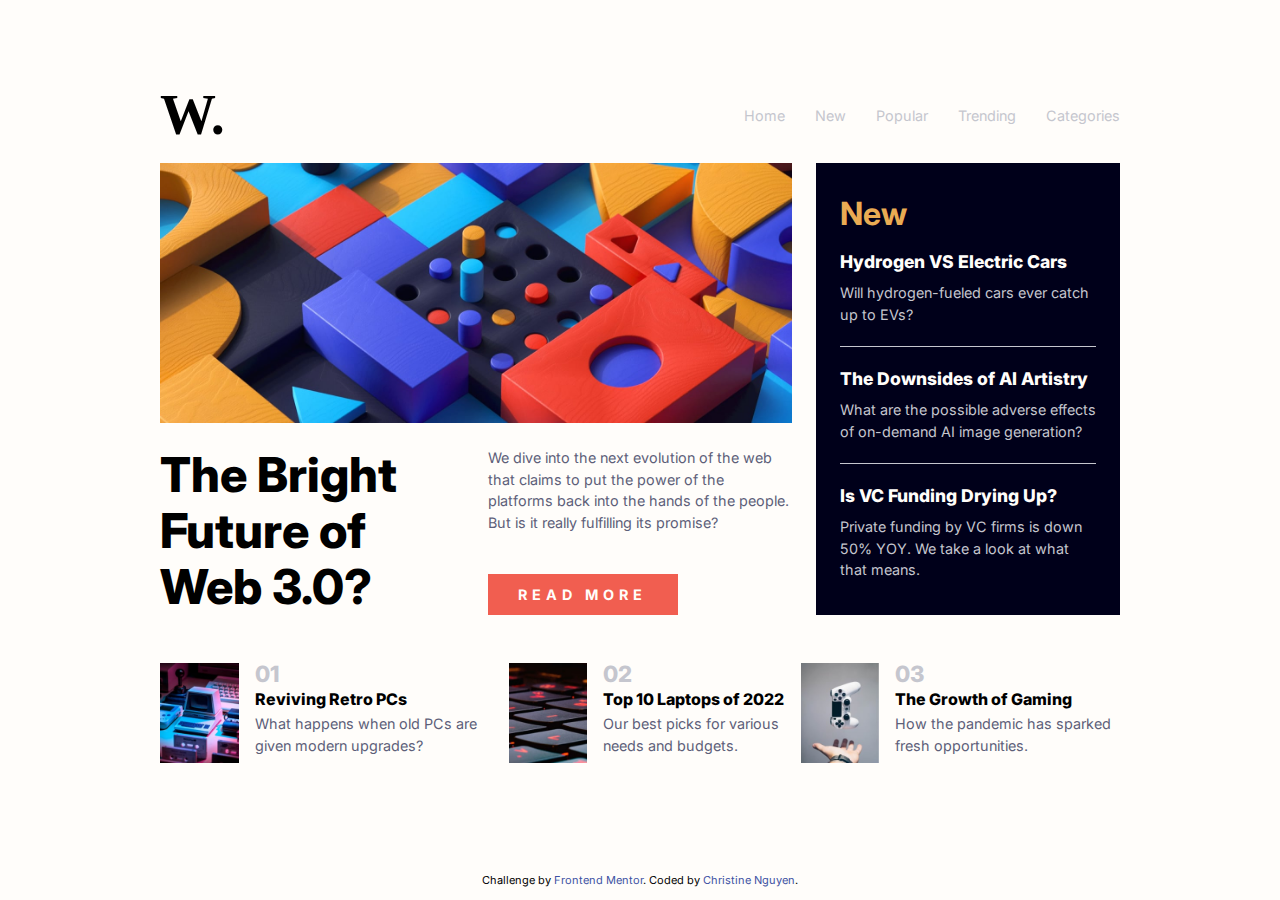
==== index.html @ 7dd25f20 "created media query for tablet size" ====
<!DOCTYPE html>
<html lang="en">

<head>
  <meta charset="UTF-8">
  <meta name="viewport" content="width=device-width, initial-scale=1.0"> <!-- displays site properly based on user's device -->
  <link rel="icon" type="image/png" sizes="32x32" href="./assets/images/favicon-32x32.png">
  <link href='index.css' rel='stylesheet'>

  <!-- custom Google font 
  convert available fonts to web friendly, optimised format
  -->
  <link rel="preconnect" href="https://fonts.googleapis.com">
  <link rel="preconnect" href="https://fonts.gstatic.com" crossorigin>
  <link href="https://fonts.googleapis.com/css2?family=Inter:wght@400;700;800&display=swap" rel="stylesheet">


  <title>Frontend Mentor | News homepage</title>
</head>

<body>

  <div class="content">
    <nav>
      <a class="home" href="">
        <h1>W.
        </h1>
      </a>
      <ul>
        <a href=""><li>Home
        </li></a>
        <a href=""><li>New
        </li></a>
        <a href=""><li>Popular
        </li></a>
        <a href=""><li>Trending
        </li></a>
        <a href=""><li>Categories
        </li></a>
      </ul>
    </nav>
  
    <main>
      <img src="./assets/images/image-web-3-desktop.jpg" alt="" width="" height="">
    </main>

    <h2 class="main-title">
        The Bright Future of Web 3.0?
    </h2>
    <div class="main-summary">
        <p>
            We dive into the next evolution of the web that claims to put the power of the platforms back into the hands of the people. But is it really fulfilling its promise?
        </p>
        <a href="">
            <button type="button">READ MORE
           </button>
        </a>
    </div>
    
    <section class="new">
          <h3>
            New
          </h3>
          <a href="">
            <article> 
              <h4>
                Hydrogen VS Electric Cars
              </h4>
              <p>
                Will hydrogen-fueled cars ever catch up to EVs?
              </p>
            </article>
          </a>
          <div class="border-bottom"></div>
          <a href="">
            <article>
              <h4>
                The Downsides of AI Artistry
              </h4>
              <p>
                What are the possible adverse effects of on-demand AI image generation?
              </p>
            </article>
          </a>
          <div class="border-bottom"></div>
          <a href="">
            <article>
              <h4>
                Is VC Funding Drying Up?
              </h4>
              <p>
                Private funding by VC firms is down 50% YOY. We take a look at what that means.
              </p>
            </article>
          </a>
    </section>
  
<section class="other">
    <a href="">
        <article class="other-1">
          <img src="./assets/images/image-retro-pcs.jpg" alt="" width="" height="">
          <div class="other-summary">
            <h5>
              01
            </h5>
            <h6>
              Reviving Retro PCs
            </h6>
            <p>
              What happens when old PCs are given modern upgrades?
            </p>
          </div>  
        </article>
    </a> 

    <a href="">
        <article class="other-2">
          <img src="./assets/images/image-top-laptops.jpg" alt="" width="" height="">
          <div class="other-summary">
            <h5>
              02
            </h5>
            <h6>
              Top 10 Laptops of 2022
            </h6>
            <p>
              Our best picks for various needs and budgets.
            </p>
          </div>  
        </article>
    </a> 
  
    <a href="">
        <article class="other-3">
          <img src="./assets/images/image-gaming-growth.jpg" alt="" width="" height="">
          <div class="other-summary">
            <h5>
              03
            </h5>
            <h6>
              The Growth of Gaming
            </h6>
            <p>
              How the pandemic has sparked fresh opportunities.
            </p>
          </div>
        </article>
    </a>  
</section>

  </div>

  <aside>
    Challenge by <a href="https://www.frontendmentor.io?ref=challenge" target="_blank">Frontend Mentor</a>. 
    Coded by <a href="#">Christine Nguyen</a>.
  </aside>
  
</body>

<!--
-->

</html>
---- index.css ----
/*---------------------------------------------------------------
------------------------ DEBUGGING --------------------------
-----------------------------------------------------------------

body { 
    background: red;
}

.content {
    border: 1px solid red;
}

nav {
    background: rgb(248, 198, 104);
}

nav ul {
    background: chartreuse;
}

nav ul a li {
    border: 1px solid salmon;
}

nav ul a {
    background: blue;
}

main { 
    background: yellow;
}

section {
    background: teal;
}

article {
    background: rgb(106, 175, 202);
}

h2 {
    background: salmon;
}
*/

/*---------------------------------------------------------------
------------------------ GLOBAL STYLES --------------------------
-----------------------------------------------------------------*/

/* borrowed off Josh Comeau */

*, *::before, *::after {
    box-sizing: border-box;
}

* {
    margin: 0;
    padding: 0;
}
  
html {
    height: 100%;
}
  
body {
    line-height: 1.5;
    -webkit-font-smoothing: antialiased;
    font-size: 0.9rem;
}
  
img, picture, video, canvas, svg {
    display: block;
    max-width: 100%;
}
  
input, button, textarea, select {
    font: inherit;
}

p, h1, h2, h3, h4, h5, h6 {
    overflow-wrap: break-word;
}

#root, #__next {
    isolation: isolate;
}

/* other suggested global styles from Codecademy full stack pathway */

html {
    font-size: 100%; 
}

/* my own defaults */

a {
    text-decoration: none; /* get rid of link underlines */
}

/*---------------------------------------------------------------
------------------------ MOBILE STYLE --------------------------
----------------------------------------------------------------- */

body {
    font-family: 'Inter', /* find another font fall-back before sans serif */ sans-serif;
    display: flex;
    flex-direction: column;
    justify-content: center;
    align-items: center;
    /* initially had place content which only works if the value of both justify-content and align-content are center */
    background-color: hsl(36, 100%, 99%);
    min-height: 100%;
}

.content {
    display: grid;
    grid-auto-flow: row;
    gap: 24px;
    padding: 24px 0;
    margin: auto 24px;
    height: fit-content;
}

nav ul { /* hide navigation menu for mobile */
    display: none;
}

h1:hover,
nav a li:hover {
    color: hsl(5, 85%, 63%);
}

h1 { /* semantically i think this is the most important in website as the logo */
    font-family: serif;
    font-size: 3rem;
    line-height: 3rem;
    color: black;
}

h2 { /* even though main content heading is larger than h1, semantically less important imho */
    font-size: 3rem;
    line-height: 3.5rem;
    font-weight: 800;
}

h3 { /* applied to "new" section heading */
    font-size: 2rem;
    line-height: 2rem;
    color: hsl(35, 77%, 62%);
}

h4 { /* new section article headings */
    font-size: 1.1rem;
    line-height: 1.5rem;
    padding-bottom: 0.5rem;
    font-weight: 800;
    color: hsl(36, 100%, 99%);
}

h5 { /* other section numbers ? unsure if these have semantic meaning */ 
    font-size: 1.4rem;
    line-height: 1.4rem;
    font-weight: 800; /* ? need to double check this weight */
    color: hsl(233, 8%, 79%);
}

h6 { /* other section headings */
    font-size: 1rem;
    font-weight: 800; /* ? need to double check this weight */
    color: black;
}

p {
    color: hsl(236, 13%, 42%);
}

button {
    color: hsl(36, 100%, 99%);
    letter-spacing: 5px;
    font-weight: 700;
    background-color: hsl(5, 85%, 63%);
    border: none;
    padding: 10px 10%;
    margin-top: 24px;
    cursor: pointer;
}

a button:hover {
    background: hsl(240, 100%, 5%);
}

.main-content {
    margin: 24px 0px;
}

main img { 
    height: calc(100vw - 48px); /* ? not sure if specifying dimension is ok, how to make height same as width of mobile screen */
    /* how to swap out images in html doc? unless i use image as background in css? */
    object-fit: cover;
}

main p {
    padding: 1rem 0px;
}

section.new {
    background: hsl(240, 100%, 5%);
    padding: 24px;
    display: flex;
    flex-direction: column;
    justify-content: space-around;
}

section.new a article:hover h4 { /* targeting titles of section "new" when we hover over the entire article block */
    color: hsl(35, 77%, 62%);
}

section.new p {
    color: hsl(233, 8%, 79%);
}

section.new .border-bottom {
    border-bottom: 1px solid hsl(233, 8%, 79%);
    padding-top: 24px;
    margin-bottom: 24px;
}

section.other article { /* applies flex within the link block to get img, title and desc sitting side by side */
    padding: 12px 0px;
    margin: 12px 0px;
}

article.other-1, 
article.other-2,
article.other-3 {
  display: flex;
  flex-direction: row;  
  max-height: 105px;
  text-overflow: ellipsis ellipsis;
  overflow: hidden;
  white-space: normal;
}

.other-summary {
    display: flex;
    flex-direction: column;
    justify-content: space-between;  
}

a article:hover .other-summary h6 { /* targeting titles of section "new" when we hover over the entire article block */
    color:hsl(5, 85%, 63%);
}

img {
    height: 100px;
    object-fit: cover;
}

.other-summary {
    margin-left: 16px;
}

aside { 
    font-size: 11px; 
    text-align: center; 
    padding-bottom: 12px;
}

aside a { 
    color: hsl(228, 45%, 44%); 
}

/*---------------------------------------------------------------
------------------------ TABLET --------------------------
-----------------------------------------------------------------*/

@media (min-width: 520px) {
    
    .content {
        grid-template-columns: 1fr 1fr;
    } 

    nav {
        grid-column: 1 / -1;
        grid-row: 1 / 2;
        display: flex;
        flex-direction: row;
        justify-content: space-between;
    }

    nav ul {
        display: flex;
        align-items: center;
        list-style: none;        
        font-size: 0.9rem;
        margin-right: -10px; /* get last item in list to align with end of  "new" section */
    }

    nav ul a li {
        padding: 0 10px;
        color: hsl(233, 8%, 79%);
        margin-left: 10px;
    }

    nav ul:last-child {
        padding-right: 0px;
    }

    main {
        grid-column: 1 / -1;
        grid-row: 2 / 3;
    }

    main img {
        height: 100%;
    }

    .main-summary {
        display: flex;
        flex-direction: column;
        justify-content: space-between;
    }

    section.other {
        display: flex;
        flex: 1 0 350px;
        flex-direction: column;
    }

    section.other article {
        padding-top: 0px;
        margin-top: 0px;
    }

}

/*---------------------------------------------------------------
------------------------ DESKTOP --------------------------
-----------------------------------------------------------------*/

@media (min-width: 900px) {

    .content {
        grid-template-columns: 1fr 1fr 1fr;
        max-width: 75%;
    }

    h1 {
        font-size: 3.5rem;
    }

    h2 {
        padding-right: 20px;
    }

    main {
        grid-column: 1 / 3;
        grid-row: 2 / 4;
    }

    main img {
        grid-column: 1 / 3;
        grid-row: 2 / 3;
        height: 100%;
    }

    .main-title {
        grid-column: 1 / 2;
        grid-row: 4 / 5;
        line-height: 3.5rem;
    }

    .main-summary {
        grid-column: 2 / 3;
        grid-row: 4 / 5;
    }

    section.new {
        grid-column: 3 / 4;
        grid-row: 2 / 5;
    }

    section.new .border-bottom {
        border-bottom: 1px solid hsl(233, 8%, 79%);
        padding-top: 0px;
        margin-bottom: 0px;
    }

    
    section.other {
        padding-top: 24px;
        grid-column: 1 / -1;
        grid-row: 5 / 6;
        display: flex;
        flex-direction: row;
    }

/*
    article.other-1 {
        grid-column: 1 / 2;
        grid-row: 5 / 6;
    }

    article.other-2 {
        grid-column: 2 / 3;
        grid-row: 5 / 6;
    }

    article.other-3 {
        grid-column: 3 / 4;
        grid-row: 5 / 6;
    }

*/

    aside {
        grid-column: 1 / 4;
        grid-row: 6 / 7;
    }

}
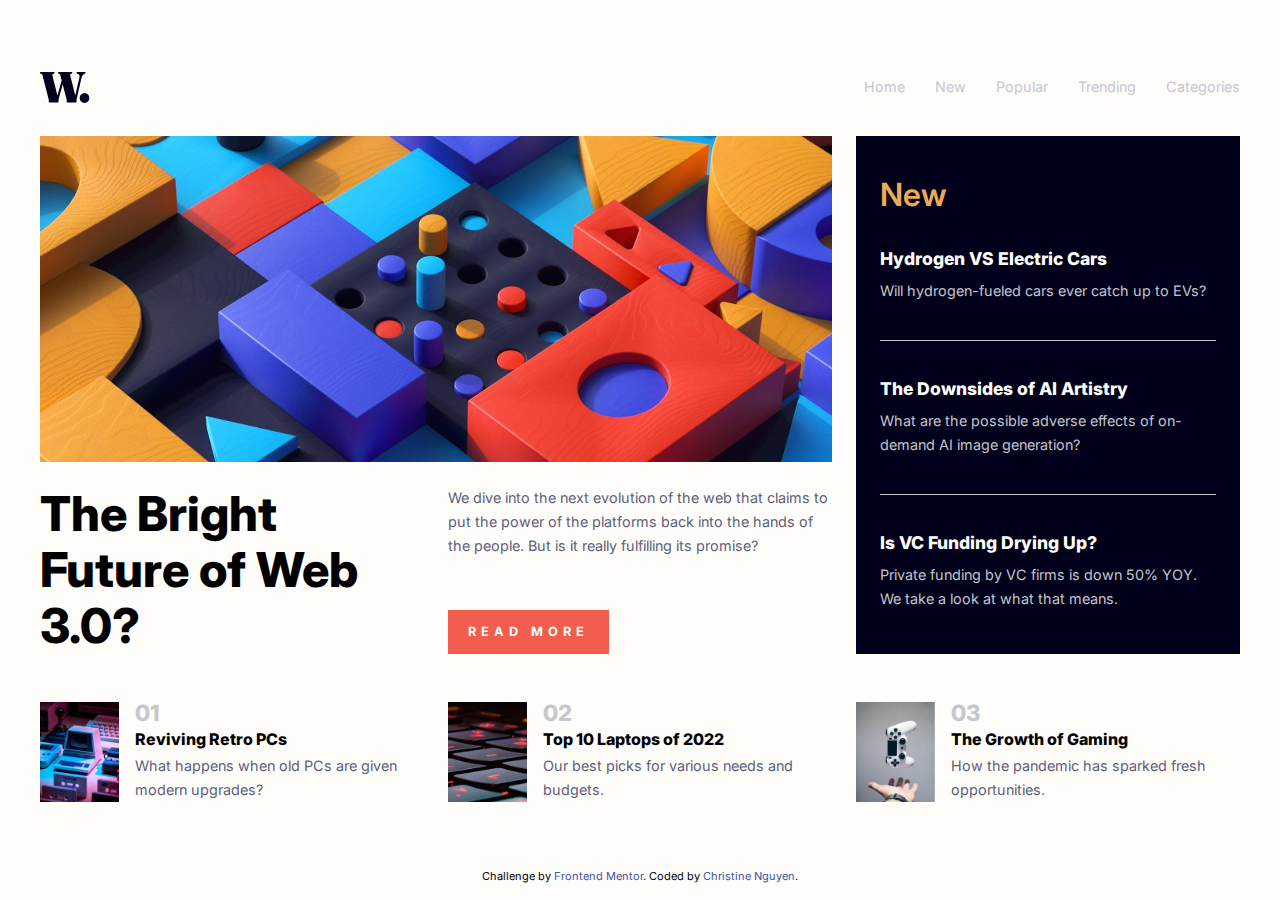
==== commit bd9c9b7e: "responsive updates" ====
--- a/index.html
+++ b/index.html
@@ -23,8 +23,9 @@
   <div class="content">
     <nav>
       <a class="home" href="">
-        <h1>W.
-        </h1>
+        <img class="logo" src="./assets/images/logo.svg" alt="" width="" height="" />
+        <!--<h1>W.
+        </h1>-->
       </a>
       <ul>
         <a href=""><li>Home
@@ -39,23 +40,31 @@
         </li></a>
       </ul>
     </nav>
-  
+
     <main>
-      <img src="./assets/images/image-web-3-desktop.jpg" alt="" width="" height="">
+      <!--
+              <img 
+        srcset="./assets/images/image-web-3-desktop.jpg 686w, ./assets/images/image-web-3-desktop.jpg 1460w"
+        sizes ="(max-width: 520px) 520px, 900px" 
+        src="./assets/images/image-web-3-mobile.jpg" 
+        alt="filler text" />
+              -->
+      <picture>
+        <source media="(max-width: 520px)" srcset="./assets/images/image-web-3-mobile.jpg" />
+        <source media="(min-width: 520px)" srcset="./assets/images/image-web-3-desktop.jpg" />
+        <img src="./assets/images/image-web-3-desktop.jpg" alt="filler text" />
+      </picture>
+      <h2> 
+        The Bright Future of Web 3.0?
+      </h2>
+      <div class="main-summary">
+          <p>
+              We dive into the next evolution of the web that claims to put the power of the platforms back into the hands of the people. But is it really fulfilling its promise?
+          </p>
+          <button type="button"><a href="">READ MORE
+          </a></button>
+      </div>
     </main>
-
-    <h2 class="main-title">
-        The Bright Future of Web 3.0?
-    </h2>
-    <div class="main-summary">
-        <p>
-            We dive into the next evolution of the web that claims to put the power of the platforms back into the hands of the people. But is it really fulfilling its promise?
-        </p>
-        <a href="">
-            <button type="button">READ MORE
-           </button>
-        </a>
-    </div>
     
     <section class="new">
           <h3>
@@ -94,60 +103,61 @@
             </article>
           </a>
     </section>
-  
-<section class="other">
-    <a href="">
-        <article class="other-1">
-          <img src="./assets/images/image-retro-pcs.jpg" alt="" width="" height="">
-          <div class="other-summary">
-            <h5>
-              01
-            </h5>
-            <h6>
-              Reviving Retro PCs
-            </h6>
-            <p>
-              What happens when old PCs are given modern upgrades?
-            </p>
-          </div>  
-        </article>
-    </a> 
 
-    <a href="">
-        <article class="other-2">
-          <img src="./assets/images/image-top-laptops.jpg" alt="" width="" height="">
-          <div class="other-summary">
-            <h5>
-              02
-            </h5>
-            <h6>
-              Top 10 Laptops of 2022
-            </h6>
-            <p>
-              Our best picks for various needs and budgets.
-            </p>
-          </div>  
-        </article>
-    </a> 
-  
-    <a href="">
-        <article class="other-3">
-          <img src="./assets/images/image-gaming-growth.jpg" alt="" width="" height="">
-          <div class="other-summary">
-            <h5>
-              03
-            </h5>
-            <h6>
-              The Growth of Gaming
-            </h6>
-            <p>
-              How the pandemic has sparked fresh opportunities.
-            </p>
-          </div>
-        </article>
-    </a>  
-</section>
+    <div class="divider"></div>
 
+    <section class="other">
+        <a href="">
+            <article class="other-1">
+              <img src="./assets/images/image-retro-pcs.jpg" alt="" width="" height="">
+              <div class="other-summary">
+                <h5>
+                  01
+                </h5>
+                <h6>
+                  Reviving Retro PCs
+                </h6>
+                <p>
+                  What happens when old PCs are given modern upgrades?
+                </p>
+              </div>  
+            </article>
+        </a> 
+
+        <a href="">
+            <article class="other-2">
+              <img src="./assets/images/image-top-laptops.jpg" alt="" width="" height="">
+              <div class="other-summary">
+                <h5>
+                  02
+                </h5>
+                <h6>
+                  Top 10 Laptops of 2022
+                </h6>
+                <p>
+                  Our best picks for various needs and budgets.
+                </p>
+              </div>  
+            </article>
+        </a> 
+      
+        <a href="">
+            <article class="other-3">
+              <img src="./assets/images/image-gaming-growth.jpg" alt="" width="" height="">
+              <div class="other-summary">
+                <h5>
+                  03
+                </h5>
+                <h6>
+                  The Growth of Gaming
+                </h6>
+                <p>
+                  How the pandemic has sparked fresh opportunities.
+                </p>
+              </div>
+            </article>
+        </a>  
+    </section>
   </div>
 
   <aside>
--- a/index.css
+++ b/index.css
@@ -103,6 +103,7 @@
 
 body {
     font-family: 'Inter', /* find another font fall-back before sans serif */ sans-serif;
+    line-height: 1.5rem;
     display: flex;
     flex-direction: column;
     justify-content: center;
@@ -130,22 +131,23 @@
     color: hsl(5, 85%, 63%);
 }
 
-h1 { /* semantically i think this is the most important in website as the logo */
-    font-family: serif;
-    font-size: 3rem;
+.logo {
+    width: 50px;
+    height: 50px;
+    object-fit: contain;
+}
+
+h2 { /* even though main content heading is larger than h1, semantically less important imho */
+    font-size: 2.5rem;
     line-height: 3rem;
-    color: black;
-}
-
-h2 { /* even though main content heading is larger than h1, semantically less important imho */
-    font-size: 3rem;
-    line-height: 3.5rem;
     font-weight: 800;
 }
 
 h3 { /* applied to "new" section heading */
     font-size: 2rem;
     line-height: 2rem;
+    padding-bottom: 24px;
+    font-weight: 600;
     color: hsl(35, 77%, 62%);
 }
 
@@ -175,22 +177,26 @@
 }
 
 button {
+    display: flex; 
+    border: none; 
+    margin-top: 24px;
+}
+
+button a {
+    font-size: 0.8rem;
     color: hsl(36, 100%, 99%);
     letter-spacing: 5px;
     font-weight: 700;
+    padding: 10px 20px;
     background-color: hsl(5, 85%, 63%);
-    border: none;
-    padding: 10px 10%;
-    margin-top: 24px;
-    cursor: pointer;
-}
-
-a button:hover {
+}
+
+button a:hover {
     background: hsl(240, 100%, 5%);
 }
 
-.main-content {
-    margin: 24px 0px;
+main {
+    display: contents;
 }
 
 main img { 
@@ -199,12 +205,9 @@
     object-fit: cover;
 }
 
-main p {
-    padding: 1rem 0px;
-}
-
 section.new {
     background: hsl(240, 100%, 5%);
+    margin-top: 24px;
     padding: 24px;
     display: flex;
     flex-direction: column;
@@ -235,10 +238,9 @@
 article.other-3 {
   display: flex;
   flex-direction: row;  
-  max-height: 105px;
-  text-overflow: ellipsis ellipsis;
+  max-height: 100px;
   overflow: hidden;
-  white-space: normal;
+  text-overflow: ellipsis;
 }
 
 .other-summary {
@@ -258,6 +260,10 @@
 
 .other-summary {
     margin-left: 16px;
+}
+
+.divider { /* extra spacing between "other" section and top two */
+    display: none;
 }
 
 aside { 
@@ -279,6 +285,13 @@
     .content {
         grid-template-columns: 1fr 1fr;
     } 
+
+    h2 {
+        font-size: 3rem;
+        line-height: 3rem;
+        grid-column: 1 / 2;
+        grid-row: 3 / 4;
+    }
 
     nav {
         grid-column: 1 / -1;
@@ -305,25 +318,37 @@
     nav ul:last-child {
         padding-right: 0px;
     }
-
-    main {
+    
+    picture {
+        display: contents;
+    }
+
+    main img {
         grid-column: 1 / -1;
         grid-row: 2 / 3;
-    }
-
-    main img {
         height: 100%;
     }
 
     .main-summary {
+        grid-column: 2 / 3;
+        grid-row: 3 / 4;
         display: flex;
         flex-direction: column;
         justify-content: space-between;
+        align-items: start;
+    }
+
+    section.new {
+        margin-top: 24px;
+        grid-column: 1 / 2;
+        grid-row: 4 / 5;
     }
 
     section.other {
+        grid-column: 2 / -1;
+        grid-row: 4 / 5;
+        padding-top: 24px;
         display: flex;
-        flex: 1 0 350px;
         flex-direction: column;
     }
 
@@ -342,80 +367,68 @@
 
     .content {
         grid-template-columns: 1fr 1fr 1fr;
-        max-width: 75%;
-    }
-
-    h1 {
-        font-size: 3.5rem;
+        max-width: 1200px;
     }
 
     h2 {
+        grid-column: 1 / 2;
+        grid-row: 3 / 4;
+        line-height: 3.5rem;
         padding-right: 20px;
     }
 
-    main {
-        grid-column: 1 / 3;
-        grid-row: 2 / 4;
+    h3 {
+        padding-bottom: 0px;
+    }
+
+    source {
+        display: none;
     }
 
     main img {
         grid-column: 1 / 3;
         grid-row: 2 / 3;
-        height: 100%;
-    }
-
-    .main-title {
-        grid-column: 1 / 2;
-        grid-row: 4 / 5;
-        line-height: 3.5rem;
     }
 
     .main-summary {
         grid-column: 2 / 3;
-        grid-row: 4 / 5;
+        grid-row: 3 / 4;
     }
 
     section.new {
+        margin-top: 0;
         grid-column: 3 / 4;
-        grid-row: 2 / 5;
+        grid-row: 2 / 4;
     }
 
     section.new .border-bottom {
         border-bottom: 1px solid hsl(233, 8%, 79%);
         padding-top: 0px;
         margin-bottom: 0px;
-    }
-
+    } 
+
+    .divider { /* extra spacing between "other" section and top two */
+        display: block;
+        grid-column: 1 / -1;
+        grid-row: 4 / 5;
+    }
     
     section.other {
-        padding-top: 24px;
-        grid-column: 1 / -1;
-        grid-row: 5 / 6;
-        display: flex;
-        flex-direction: row;
-    }
-
-/*
-    article.other-1 {
-        grid-column: 1 / 2;
-        grid-row: 5 / 6;
-    }
-
-    article.other-2 {
-        grid-column: 2 / 3;
-        grid-row: 5 / 6;
-    }
-
-    article.other-3 {
-        grid-column: 3 / 4;
-        grid-row: 5 / 6;
-    }
-
-*/
+        display: contents;
+    }
+
+    section.other a article {
+        margin-bottom: 0;
+        padding-bottom: 0;
+    }
 
     aside {
         grid-column: 1 / 4;
         grid-row: 6 / 7;
     }
 
-}+}
+
+
+
+
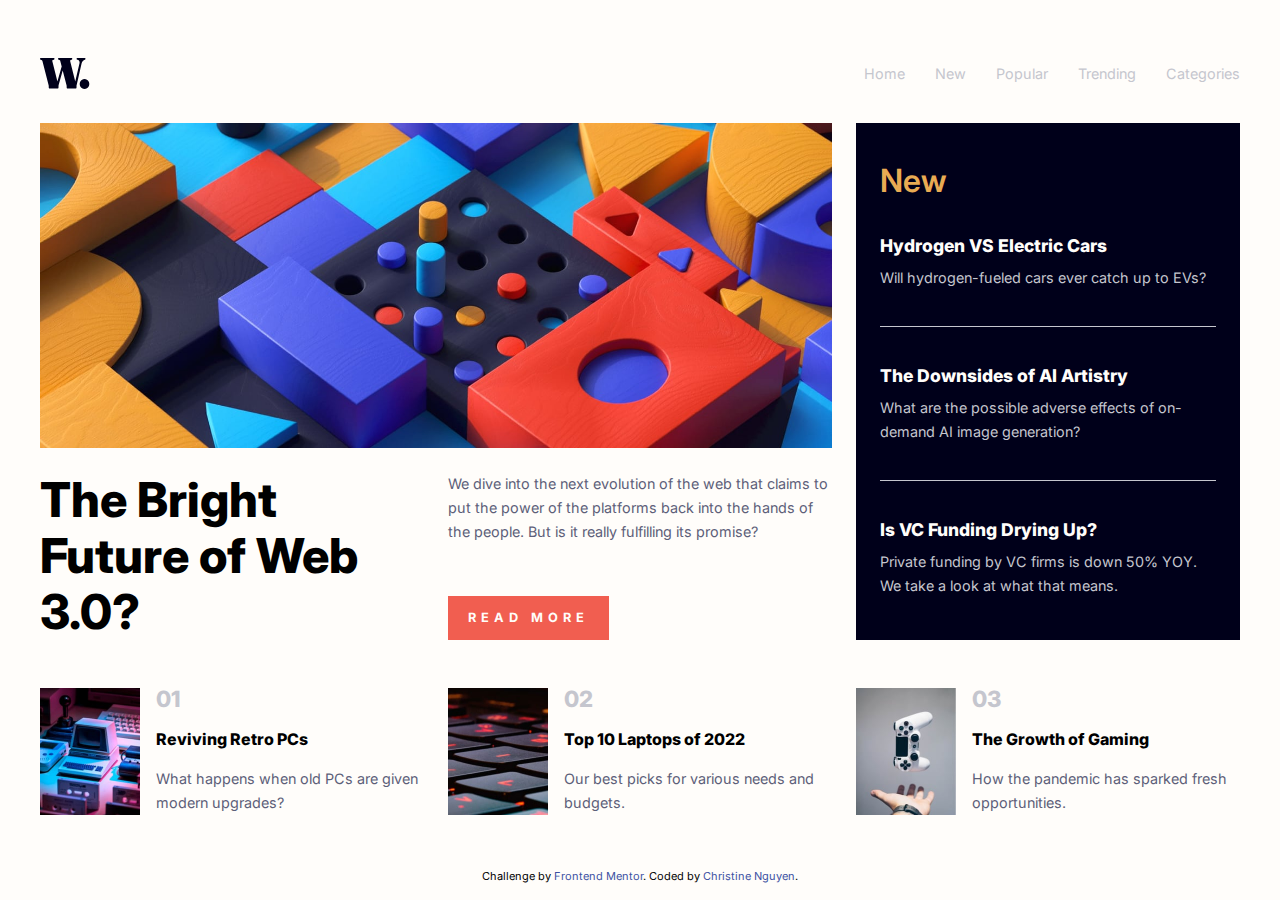
==== commit f1971fc6: "Update index.html" ====
--- a/index.html
+++ b/index.html
@@ -22,21 +22,21 @@
 
   <div class="content">
     <nav>
-      <a class="home" href="">
+      <a class="home" href="#">
         <img class="logo" src="./assets/images/logo.svg" alt="" width="" height="" />
         <!--<h1>W.
         </h1>-->
       </a>
       <ul>
-        <a href=""><li>Home
+        <a href="#"><li>Home
         </li></a>
-        <a href=""><li>New
+        <a href="#"><li>New
         </li></a>
-        <a href=""><li>Popular
+        <a href="#"><li>Popular
         </li></a>
-        <a href=""><li>Trending
+        <a href="#"><li>Trending
         </li></a>
-        <a href=""><li>Categories
+        <a href="#"><li>Categories
         </li></a>
       </ul>
     </nav>
@@ -108,7 +108,7 @@
 
     <section class="other">
         <a href="">
-            <article class="other-1">
+            <article>
               <img src="./assets/images/image-retro-pcs.jpg" alt="" width="" height="">
               <div class="other-summary">
                 <h5>
@@ -125,7 +125,7 @@
         </a> 
 
         <a href="">
-            <article class="other-2">
+            <article>
               <img src="./assets/images/image-top-laptops.jpg" alt="" width="" height="">
               <div class="other-summary">
                 <h5>
@@ -142,7 +142,7 @@
         </a> 
       
         <a href="">
-            <article class="other-3">
+            <article>
               <img src="./assets/images/image-gaming-growth.jpg" alt="" width="" height="">
               <div class="other-summary">
                 <h5>
--- a/index.css
+++ b/index.css
@@ -126,8 +126,8 @@
     display: none;
 }
 
-h1:hover,
-nav a li:hover {
+nav a li:hover,
+nav a li:focus {
     color: hsl(5, 85%, 63%);
 }
 
@@ -137,7 +137,7 @@
     object-fit: contain;
 }
 
-h2 { /* even though main content heading is larger than h1, semantically less important imho */
+h2 { 
     font-size: 2.5rem;
     line-height: 3rem;
     font-weight: 800;
@@ -228,19 +228,16 @@
     margin-bottom: 24px;
 }
 
-section.other article { /* applies flex within the link block to get img, title and desc sitting side by side */
-    padding: 12px 0px;
-    margin: 12px 0px;
-}
-
-article.other-1, 
-article.other-2,
-article.other-3 {
-  display: flex;
-  flex-direction: row;  
-  max-height: 100px;
-  overflow: hidden;
-  text-overflow: ellipsis;
+section.other article {
+    margin: 24px 0px;
+    display: flex;
+    flex-direction: row;
+    overflow: hidden;
+    text-overflow: ellipsis;
+}
+
+section.other article:last-child { 
+    margin-bottom: 0;
 }
 
 .other-summary {
@@ -253,8 +250,8 @@
     color:hsl(5, 85%, 63%);
 }
 
-img {
-    height: 100px;
+section.other img {
+    width: 100px;
     object-fit: cover;
 }
 
@@ -347,14 +344,12 @@
     section.other {
         grid-column: 2 / -1;
         grid-row: 4 / 5;
-        padding-top: 24px;
         display: flex;
         flex-direction: column;
     }
 
     section.other article {
-        padding-top: 0px;
-        margin-top: 0px;
+        margin-bottom: 24px;
     }
 
 }
@@ -388,6 +383,7 @@
     main img {
         grid-column: 1 / 3;
         grid-row: 2 / 3;
+        min-height: 280px;
     }
 
     .main-summary {
@@ -418,7 +414,7 @@
     }
 
     section.other a article {
-        margin-bottom: 0;
+        margin: 0;
         padding-bottom: 0;
     }
 
@@ -427,8 +423,4 @@
         grid-row: 6 / 7;
     }
 
-}
-
-
-
-
+}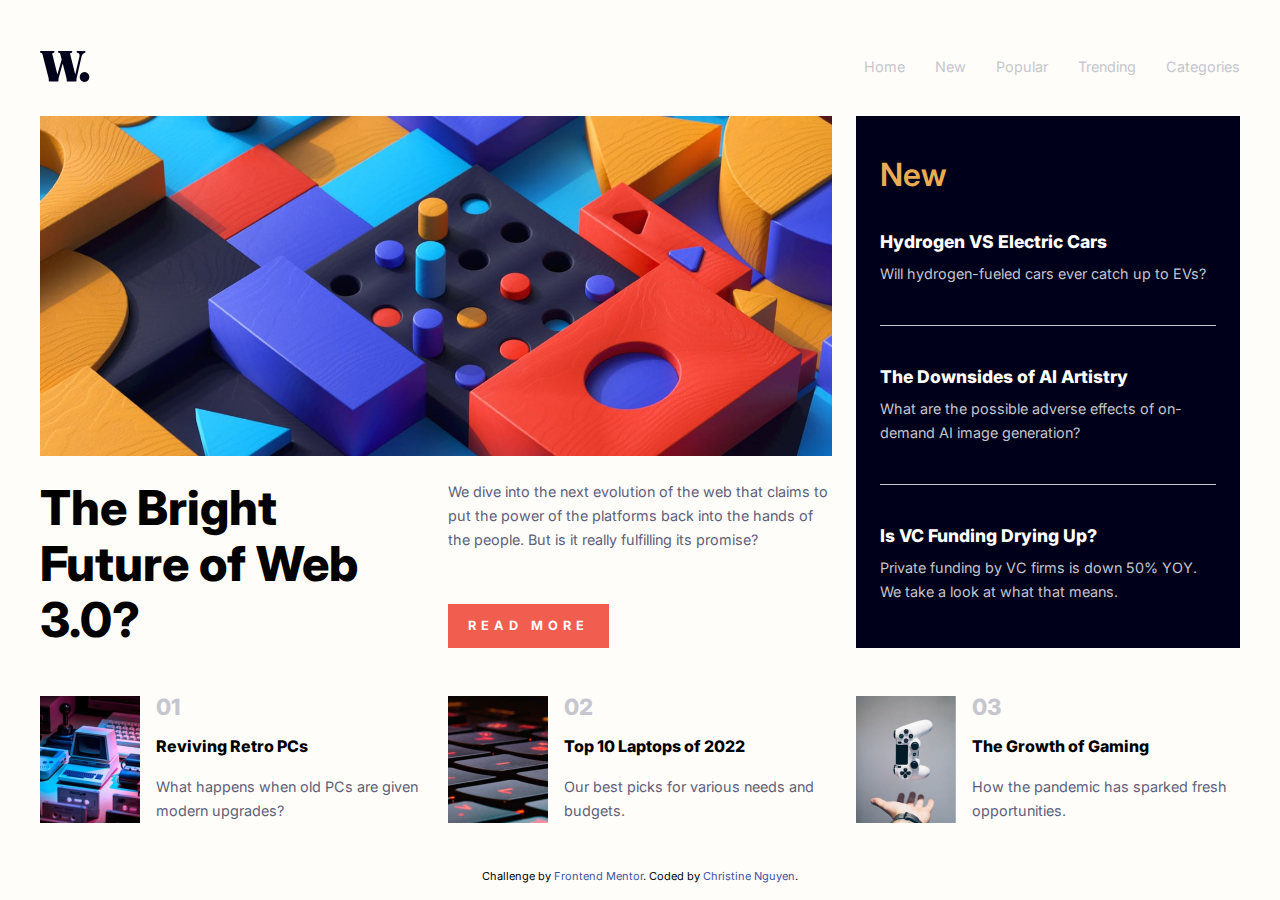
==== commit 96f77f95: "collapsible menu" ====
--- a/index.html
+++ b/index.html
@@ -27,18 +27,25 @@
         <!--<h1>W.
         </h1>-->
       </a>
-      <ul>
-        <a href="#"><li>Home
-        </li></a>
-        <a href="#"><li>New
-        </li></a>
-        <a href="#"><li>Popular
-        </li></a>
-        <a href="#"><li>Trending
-        </li></a>
-        <a href="#"><li>Categories
-        </li></a>
-      </ul>
+
+      <a href="#">
+        <img class="nav-expander" src="./assets/images/icon-menu.svg" alt="" width="" height="" />
+      </a>
+
+      <div class="nav-wrapper">
+        <ul>
+          <a href="#"><li>Home
+          </li></a>
+          <a href="#"><li>New
+          </li></a>
+          <a href="#"><li>Popular
+          </li></a>
+          <a href="#"><li>Trending
+          </li></a>
+          <a href="#"><li>Categories
+          </li></a>
+        </ul>
+      </div>
     </nav>
 
     <main>
--- a/index.css
+++ b/index.css
@@ -41,6 +41,15 @@
 h2 {
     background: salmon;
 }
+
+nav {
+    background: blue;
+}
+
+.nav-expander {
+    background: green;
+}
+
 */
 
 /*---------------------------------------------------------------
@@ -122,9 +131,30 @@
     height: fit-content;
 }
 
-nav ul { /* hide navigation menu for mobile */
+nav {
+    display: flex;
+    flex-direction: row;
+    justify-content: space-between;
+    align-items: center;
+}
+ 
+.nav-wrapper {  /* debug for content menu */
     display: none;
 }
+
+/*
+.wrapper {
+    position: fixed;
+    background: red;
+    right: 0;
+}
+
+nav ul { 
+    display: flex;
+    flex-direction: column;
+    background: yellow;
+}
+*/
 
 nav a li:hover,
 nav a li:focus {
@@ -135,7 +165,21 @@
     width: 50px;
     height: 50px;
     object-fit: contain;
-}
+    
+}
+
+.home:hover .logo { /* hover over parent, but animate the child */
+    transform: translateY(-5px);
+}
+
+.logo,
+nav a li,
+button a,
+section.new a article h4,
+a article .other-summary h6 {
+    transition: ease 150ms;
+}
+
 
 h2 { 
     font-size: 2.5rem;
@@ -189,6 +233,7 @@
     font-weight: 700;
     padding: 10px 20px;
     background-color: hsl(5, 85%, 63%);
+    transition: ease 150ms;
 }
 
 button a:hover {
@@ -282,6 +327,19 @@
     .content {
         grid-template-columns: 1fr 1fr;
     } 
+
+    .nav-wrapper {
+        display: block;
+        position: static;
+    }
+
+    nav ul {
+        flex-direction: row;
+    }
+
+    .nav-expander {
+        display: none;
+    }
 
     h2 {
         font-size: 3rem;
@@ -383,7 +441,7 @@
     main img {
         grid-column: 1 / 3;
         grid-row: 2 / 3;
-        min-height: 280px;
+        min-height: 340px; /* close to max size that image grows to on tablet to minimise sudden changes */
     }
 
     .main-summary {
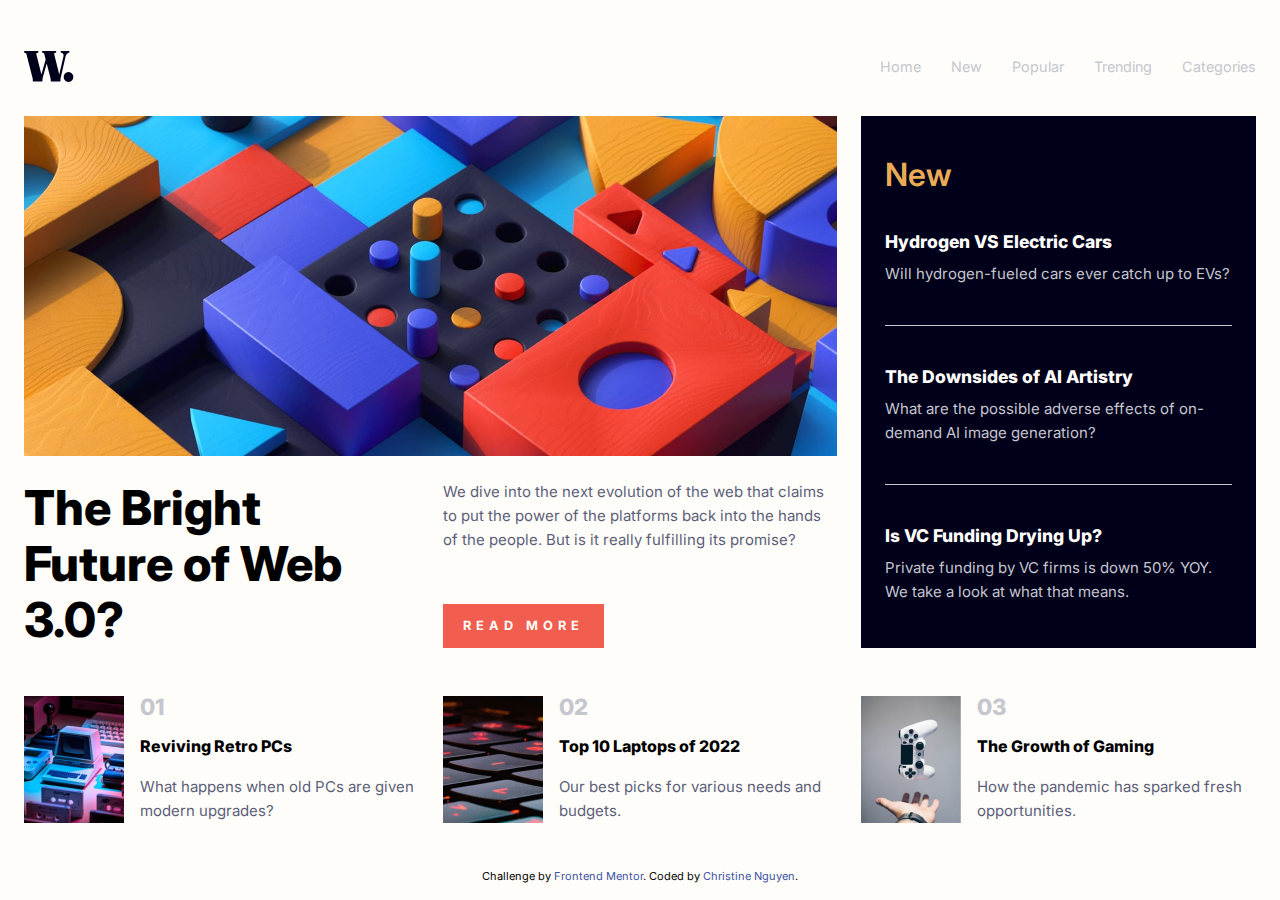
==== commit 4a79721e: "Add css variables and style for mobile menu" ====
--- a/index.html
+++ b/index.html
@@ -28,11 +28,28 @@
         </h1>-->
       </a>
 
-      <a href="#">
-        <img class="nav-expander" src="./assets/images/icon-menu.svg" alt="" width="" height="" />
-      </a>
-
-      <div class="nav-wrapper">
+      <button class="nav-expander">
+        <img src="./assets/images/icon-menu.svg" alt="" width="" height="" />
+      </button>
+
+      <ul>
+        <a href="#"><li>Home
+        </li></a>
+        <a href="#"><li>New
+        </li></a>
+        <a href="#"><li>Popular
+        </li></a>
+        <a href="#"><li>Trending
+        </li></a>
+        <a href="#"><li>Categories
+        </li></a>
+      </ul>
+
+      <div class="nav-expanded">
+        <button class="nav-close">
+          <img src="./assets/images/icon-menu-close.svg" alt="" width="" height="" />
+        </button>
+  
         <ul>
           <a href="#"><li>Home
           </li></a>
@@ -46,6 +63,7 @@
           </li></a>
         </ul>
       </div>
+
     </nav>
 
     <main>
@@ -171,6 +189,8 @@
     Challenge by <a href="https://www.frontendmentor.io?ref=challenge" target="_blank">Frontend Mentor</a>. 
     Coded by <a href="#">Christine Nguyen</a>.
   </aside>
+
+  <script src="index.js"></script>
   
 </body>
 
--- a/index.css
+++ b/index.css
@@ -55,6 +55,15 @@
 /*---------------------------------------------------------------
 ------------------------ GLOBAL STYLES --------------------------
 -----------------------------------------------------------------*/
+
+:root {
+    --primary: hsl(36, 100%, 99%);
+    --new-section: hsl(35, 77%, 62%); /* soft orange */
+    --links: hsl(5, 85%, 63%); /* soft red */
+    --soft: hsl(233, 8%, 79%); /* grayish blue */
+    --text: hsl(236, 13%, 42%); /* dark grayish blue */
+    --secondary: hsl(240, 100%, 5%); /* very dark blue */
+}
 
 /* borrowed off Josh Comeau */
 
@@ -74,7 +83,7 @@
 body {
     line-height: 1.5;
     -webkit-font-smoothing: antialiased;
-    font-size: 0.9rem;
+    font-size: 0.9375rem; /* 15 px equivalent */
 }
   
 img, picture, video, canvas, svg {
@@ -118,7 +127,7 @@
     justify-content: center;
     align-items: center;
     /* initially had place content which only works if the value of both justify-content and align-content are center */
-    background-color: hsl(36, 100%, 99%);
+    background-color: var(--primary);
     min-height: 100%;
 }
 
@@ -137,41 +146,82 @@
     justify-content: space-between;
     align-items: center;
 }
- 
-.nav-wrapper {  /* debug for content menu */
-    display: none;
-}
-
-/*
-.wrapper {
-    position: fixed;
-    background: red;
-    right: 0;
-}
-
-nav ul { 
-    display: flex;
-    flex-direction: column;
-    background: yellow;
-}
-*/
-
-nav a li:hover,
-nav a li:focus {
-    color: hsl(5, 85%, 63%);
-}
 
 .logo {
     width: 50px;
     height: 50px;
     object-fit: contain;
-    
-}
-
-.home:hover .logo { /* hover over parent, but animate the child */
+}
+
+.home:hover .logo,
+button.nav-expander:hover img,
+button.nav-close:hover img { /* hover over parent, but animate the child */
     transform: translateY(-5px);
 }
 
+nav ul {
+    display: none; /* hide tablet and desktop menu version */
+}
+
+.nav-expanded {
+    display: none;
+    min-width: 65%;
+    padding: 24px;
+    height: 100%;
+    position: fixed;
+    top: 0;
+    right: 0;
+    background-color: var(--primary);
+}
+
+nav button {
+    cursor: pointer;
+    background: none;
+    margin: 0;
+}
+
+button.nav-close {
+    margin: 10px 0 80px 0;
+    align-self: end;
+}
+
+.display {
+    display: flex;
+    flex-direction: column;
+}
+
+.opacity {
+    opacity: 0.5;
+}
+
+.nav-expanded ul {
+    display: flex;
+    flex-direction: column;
+    list-style: none;  
+    font-size: 1.2rem;
+}
+
+.nav-expanded ul li {
+    padding-top: 10px;
+    padding-bottom: 10px;
+    color: var(--secondary);
+}
+
+nav a li:hover,
+nav a li:focus {
+    color: var(--links);
+}
+
+a img {
+    display: flex;
+    align-content: center;
+}
+
+img.nav-close {
+    margin-bottom: 80px;
+}
+
+nav img,
 .logo,
 nav a li,
 button a,
@@ -180,7 +230,6 @@
     transition: ease 150ms;
 }
 
-
 h2 { 
     font-size: 2.5rem;
     line-height: 3rem;
@@ -192,7 +241,7 @@
     line-height: 2rem;
     padding-bottom: 24px;
     font-weight: 600;
-    color: hsl(35, 77%, 62%);
+    color: var(--new-section);
 }
 
 h4 { /* new section article headings */
@@ -207,7 +256,7 @@
     font-size: 1.4rem;
     line-height: 1.4rem;
     font-weight: 800; /* ? need to double check this weight */
-    color: hsl(233, 8%, 79%);
+    color: var(--soft);
 }
 
 h6 { /* other section headings */
@@ -221,8 +270,8 @@
 }
 
 button {
-    display: flex; 
-    border: none; 
+    display: flex;
+    border: none;
     margin-top: 24px;
 }
 
@@ -237,7 +286,7 @@
 }
 
 button a:hover {
-    background: hsl(240, 100%, 5%);
+    background: var(--secondary);
 }
 
 main {
@@ -251,7 +300,7 @@
 }
 
 section.new {
-    background: hsl(240, 100%, 5%);
+    background: var(--secondary);
     margin-top: 24px;
     padding: 24px;
     display: flex;
@@ -260,15 +309,15 @@
 }
 
 section.new a article:hover h4 { /* targeting titles of section "new" when we hover over the entire article block */
-    color: hsl(35, 77%, 62%);
+    color: var(--new-section);
 }
 
 section.new p {
-    color: hsl(233, 8%, 79%);
+    color: var(--soft);
 }
 
 section.new .border-bottom {
-    border-bottom: 1px solid hsl(233, 8%, 79%);
+    border-bottom: 1px solid var(--soft);
     padding-top: 24px;
     margin-bottom: 24px;
 }
@@ -333,10 +382,7 @@
         position: static;
     }
 
-    nav ul {
-        flex-direction: row;
-    }
-
+    .nav-expanded,
     .nav-expander {
         display: none;
     }
@@ -356,17 +402,23 @@
         justify-content: space-between;
     }
 
+    .menu-expanded {
+        display: none;
+    }
+
     nav ul {
         display: flex;
-        align-items: center;
-        list-style: none;        
+        flex-direction: row;
+        list-style: none;
+        background: none;
+        align-items: center;      
         font-size: 0.9rem;
         margin-right: -10px; /* get last item in list to align with end of  "new" section */
     }
 
     nav ul a li {
         padding: 0 10px;
-        color: hsl(233, 8%, 79%);
+        color: var(--soft);
         margin-left: 10px;
     }
 
@@ -416,11 +468,11 @@
 ------------------------ DESKTOP --------------------------
 -----------------------------------------------------------------*/
 
-@media (min-width: 900px) {
+@media (min-width: 1000px) {
 
     .content {
         grid-template-columns: 1fr 1fr 1fr;
-        max-width: 1200px;
+        max-width: 1440px;
     }
 
     h2 {
@@ -456,7 +508,7 @@
     }
 
     section.new .border-bottom {
-        border-bottom: 1px solid hsl(233, 8%, 79%);
+        border-bottom: 1px solid var(--soft);
         padding-top: 0px;
         margin-bottom: 0px;
     } 
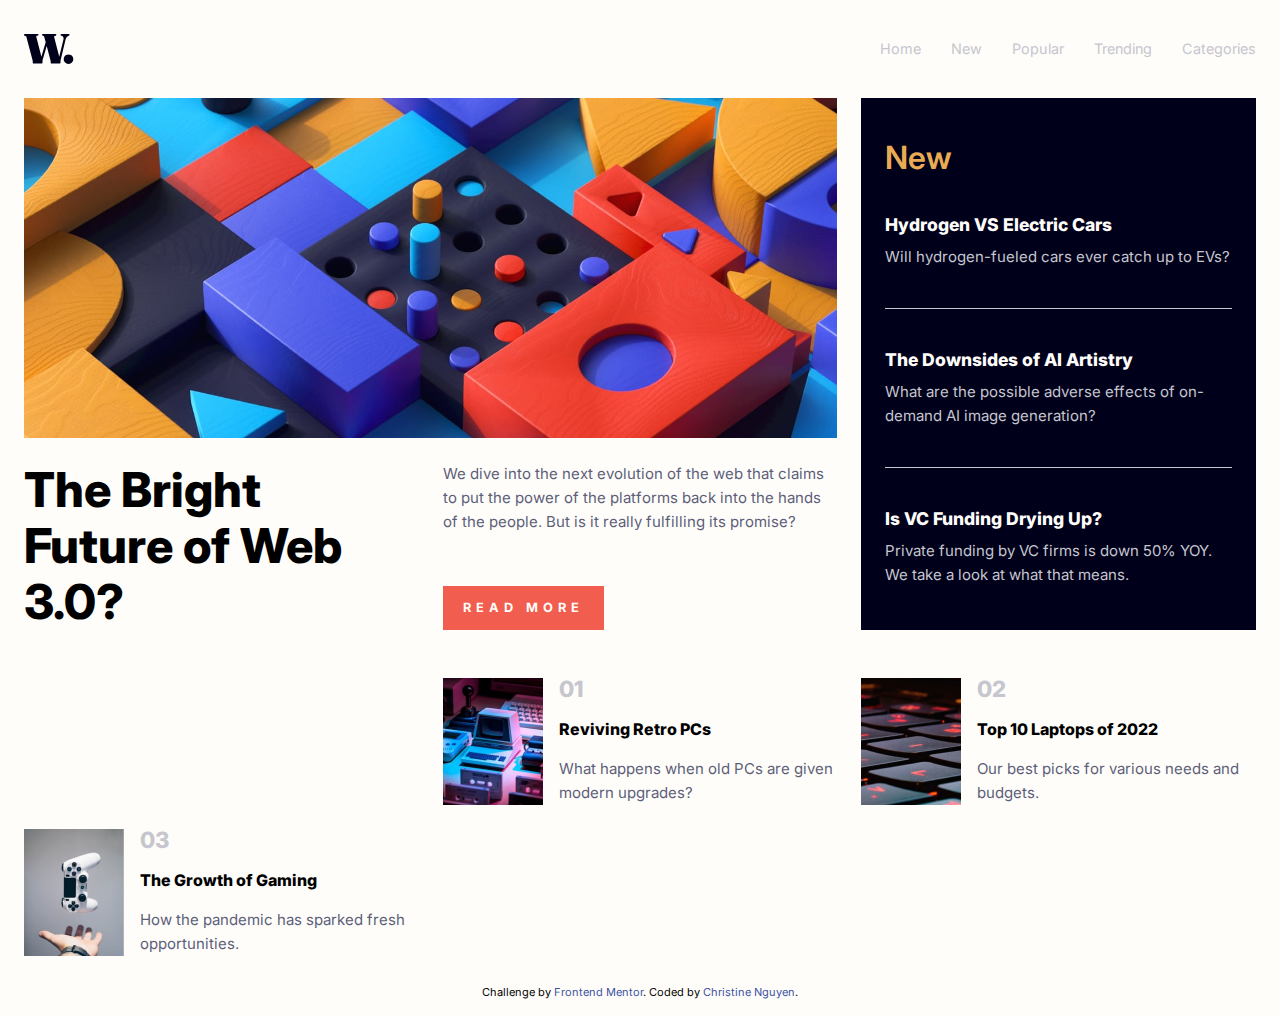
==== commit 9fe7ae4e: "Add dark screen over content when mobile menu activated" ====
--- a/index.html
+++ b/index.html
@@ -20,9 +20,10 @@
 
 <body>
 
+  
   <div class="content">
     <nav>
-      <a class="home" href="#">
+      <a class="home" href="https://chrispycrust.github.io/news-homepage/">
         <img class="logo" src="./assets/images/logo.svg" alt="" width="" height="" />
         <!--<h1>W.
         </h1>-->
@@ -65,6 +66,8 @@
       </div>
 
     </nav>
+
+    <div class="screen"></div>
 
     <main>
       <!--
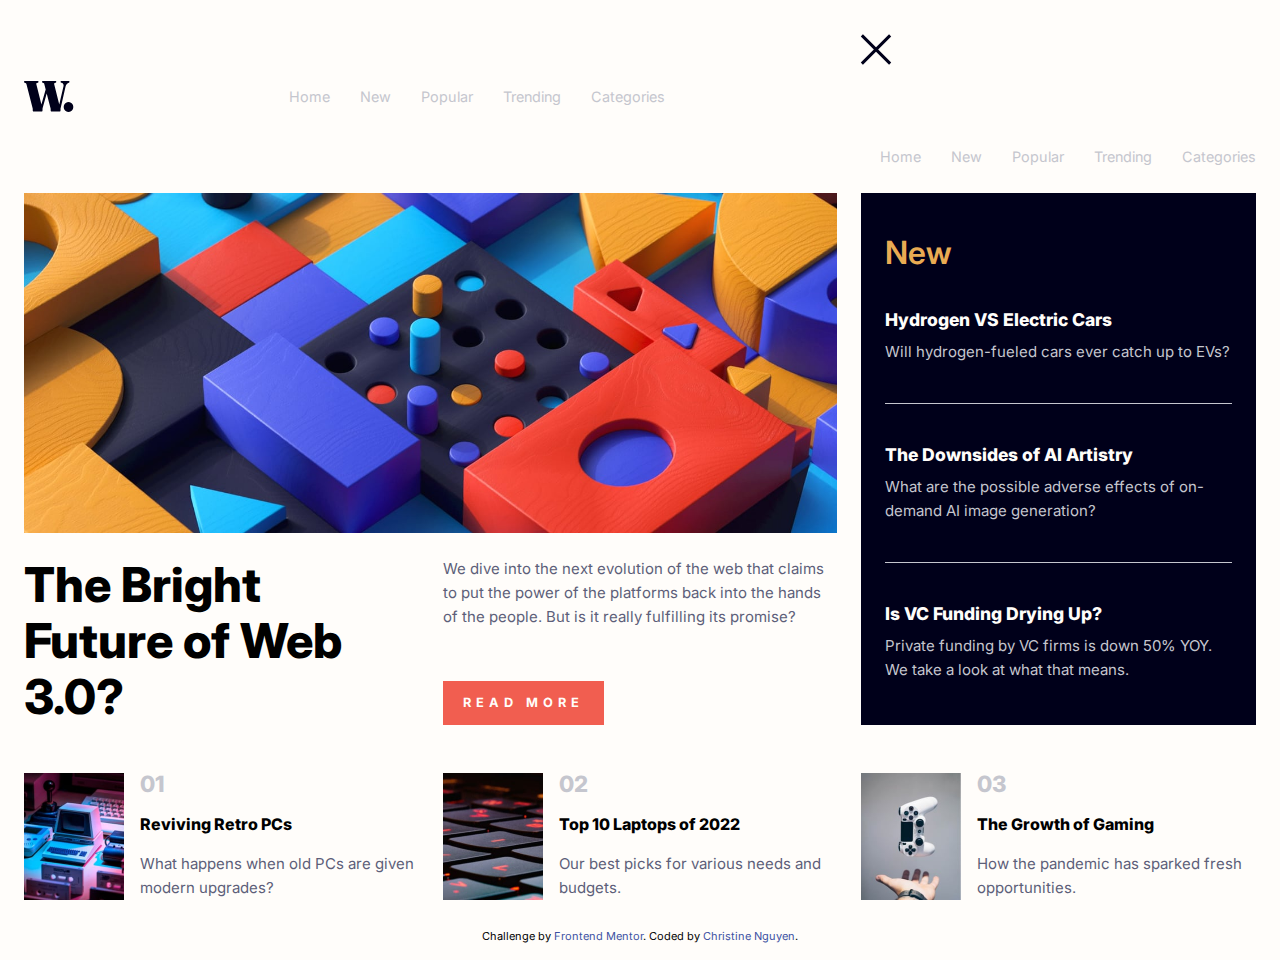
==== commit d04ef3fd: "Update class names for mobile menu" ====
--- a/index.html
+++ b/index.html
@@ -22,6 +22,9 @@
 
   
   <div class="content">
+
+    <div class="screen"></div>
+
     <nav>
       <a class="home" href="https://chrispycrust.github.io/news-homepage/">
         <img class="logo" src="./assets/images/logo.svg" alt="" width="" height="" />
@@ -46,7 +49,7 @@
         </li></a>
       </ul>
 
-      <div class="nav-expanded">
+      <div class="mobile-menu">
         <button class="nav-close">
           <img src="./assets/images/icon-menu-close.svg" alt="" width="" height="" />
         </button>
@@ -66,8 +69,6 @@
       </div>
 
     </nav>
-
-    <div class="screen"></div>
 
     <main>
       <!--
--- a/index.css
+++ b/index.css
@@ -164,14 +164,15 @@
 }
 
 .nav-expanded {
-    display: none;
+    position: fixed;
     min-width: 65%;
     padding: 24px;
     height: 100%;
-    position: fixed;
     top: 0;
     right: 0;
     background-color: var(--primary);
+    display: none;
+    z-index: 1;
 }
 
 nav button {
@@ -190,8 +191,19 @@
     flex-direction: column;
 }
 
-.opacity {
+.screen {
+    position: fixed;
+    background: black;
+    height: 100%;
+    width: 100%;
+    top: 0;
     opacity: 0.5;
+    margin-left: -200px;
+    display: none;
+}
+
+.show {
+    display: block;
 }
 
 .nav-expanded ul {
@@ -281,7 +293,7 @@
     letter-spacing: 5px;
     font-weight: 700;
     padding: 10px 20px;
-    background-color: hsl(5, 85%, 63%);
+    background-color: var(--links);
     transition: ease 150ms;
 }
 
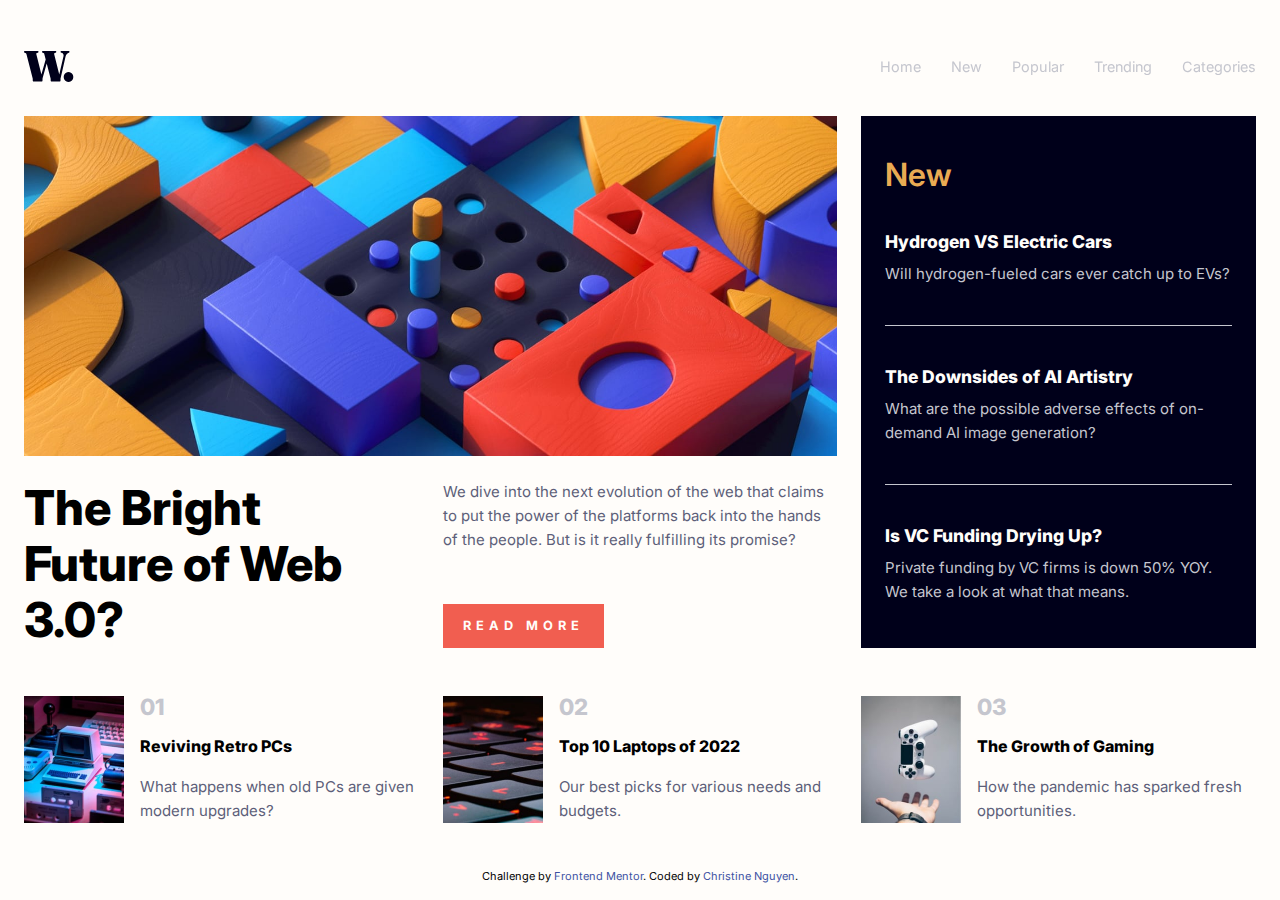
==== commit 9958df1a: "Shift position of screen element in DOM" ====
--- a/index.html
+++ b/index.html
@@ -22,8 +22,6 @@
 
   
   <div class="content">
-
-    <div class="screen"></div>
 
     <nav>
       <a class="home" href="https://chrispycrust.github.io/news-homepage/">
@@ -70,6 +68,8 @@
 
     </nav>
 
+    <div class="screen"></div>
+    
     <main>
       <!--
               <img 
--- a/index.css
+++ b/index.css
@@ -145,6 +145,7 @@
     flex-direction: row;
     justify-content: space-between;
     align-items: center;
+    z-index: 1;
 }
 
 .logo {
@@ -153,9 +154,7 @@
     object-fit: contain;
 }
 
-.home:hover .logo,
-button.nav-expander:hover img,
-button.nav-close:hover img { /* hover over parent, but animate the child */
+.home:hover .logo { /* hover over parent, but animate the child */
     transform: translateY(-5px);
 }
 
@@ -163,16 +162,26 @@
     display: none; /* hide tablet and desktop menu version */
 }
 
-.nav-expanded {
+.mobile-menu {
     position: fixed;
-    min-width: 65%;
+    height: 100%;
+    width: 65%;
     padding: 24px;
-    height: 100%;
     top: 0;
-    right: 0;
+    right: -65%; /* offset menu when not called to prepare for animation */
     background-color: var(--primary);
-    display: none;
-    z-index: 1;
+    transition: transform ease-in-out 300ms;
+}
+
+.clicked {
+    transform: translateY(5px);
+    transition: transform ease-in 10ms;
+}
+
+.display-menu {
+    transform: translateX(-100%); /* shift menu in by its own width */
+    display: flex;
+    flex-direction: column;
 }
 
 nav button {
@@ -182,38 +191,40 @@
 }
 
 button.nav-close {
+    position: relative;
     margin: 10px 0 80px 0;
-    align-self: end;
-}
-
-.display {
-    display: flex;
-    flex-direction: column;
+    transition: transform ease-in 10ms;
+}
+
+button.nav-close img {
+    position: absolute;
+    top: 0;
+    right: 0;
 }
 
 .screen {
     position: fixed;
     background: black;
     height: 100%;
-    width: 100%;
+    width: 200%;
     top: 0;
+    opacity: 0;
+    margin-left: -200px;
+    transition: ease 500ms;
+}    
+
+.show {
     opacity: 0.5;
-    margin-left: -200px;
-    display: none;
-}
-
-.show {
-    display: block;
-}
-
-.nav-expanded ul {
+}
+
+.mobile-menu ul {
     display: flex;
     flex-direction: column;
     list-style: none;  
     font-size: 1.2rem;
 }
 
-.nav-expanded ul li {
+.mobile-menu ul li {
     padding-top: 10px;
     padding-bottom: 10px;
     color: var(--secondary);
@@ -227,10 +238,6 @@
 a img {
     display: flex;
     align-content: center;
-}
-
-img.nav-close {
-    margin-bottom: 80px;
 }
 
 nav img,
@@ -394,7 +401,7 @@
         position: static;
     }
 
-    .nav-expanded,
+    .mobile-menu,
     .nav-expander {
         display: none;
     }
